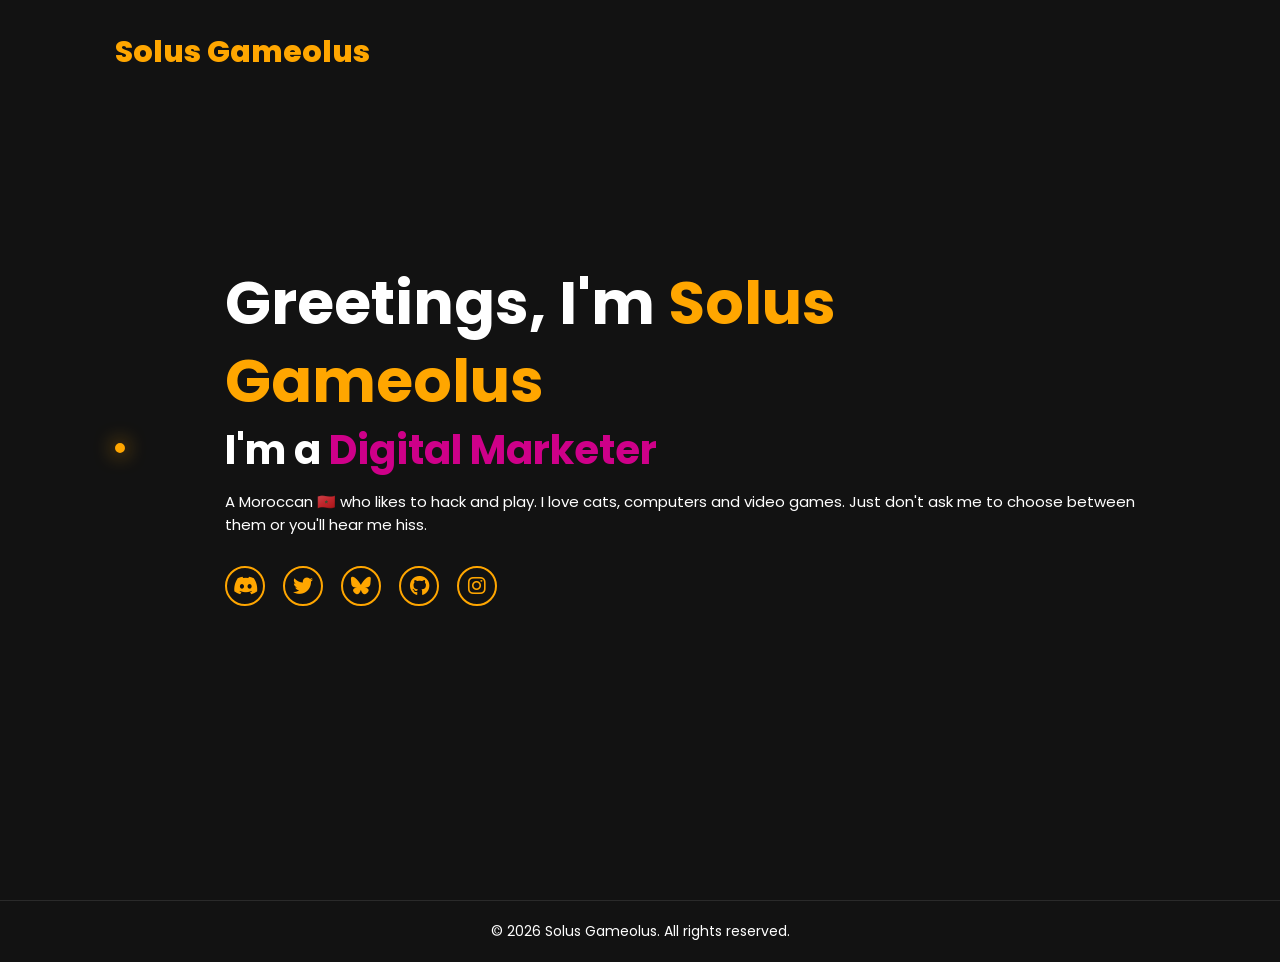
==== src/index.html @ dada94d6 "Enhance website styling and layout for improved aesthetics and readability" ====
<!DOCTYPE html>
<html lang="en">
  <head>
    <meta charset="UTF-8" />
    <title>Solus Gameolus</title>
    <meta name="viewport" content="width=device-width, initial-scale=1.0" />
    <link rel="stylesheet" href="styles.css" />
    <link
      rel="stylesheet"
      href="https://cdnjs.cloudflare.com/ajax/libs/font-awesome/6.5.2/css/all.min.css"
    />
  </head>

  <body>
    <header>
      <a href="#" class="logo">Solus Gameolus</a>
      <!-- <nav>
        <a href="#" class="active"> Home</a>
        <a href="#">Skills</a>
        <a href="#">Education</a>
      </nav> -->
    </header>
    <section class="home">
      <div class="hero-image">
        <img src="00000-1014563516.png" alt="" />
      </div>
      <div class="home-content">
        <h1>Greetings, I'm <span>Solus Gameolus</span></h1>
        <h3 class="typing-text">I'm a <span></span></h3>
        <p>
          A Moroccan 🇲🇦 who likes to hack and play. I love cats, computers and video games. Just don't ask me to choose between them or you'll hear me hiss.
        </p>
        <div class="social-icons">
          <a href="#"><i class="fab fa-discord" title="Discord"></i></a>
          <a href="#"><i class="fab fa-twitter" title="Twitter"></i></a>
          <a
            href="https://bsky.app/profile/avogatoailurophile.bsky.social"
            target="_blank" title="BlueSky"
            ><i class="fab fa-bluesky"></i
          ></a>
          <a href="https://github.com/AvogatoWizardWhisker" target="_blank" title="GitHub Page"
            ><i class="fab fa-github"></i
          ></a>
          <a href="https://www.instagram.com/solus.gameolus/" target="_blank" title="Instagram"
            ><i class="fab fa-instagram"></i
          ></a>
        </div>
        <!-- <a href="#" class="btn">Let's keep in touch</a> -->
      </div>
    </section>
    <footer>
      <p>&copy; 2026 Solus Gameolus. All rights reserved.</p>
    </footer>
  </body>
</html>
---- src/styles.css ----
@import url('https://fonts.googleapis.com/css2?family=Poppins:wght@100;200;300;400;500;600&display=swap');

* {
    margin: 0;
    padding: 0;
    box-sizing: border-box;
    font-family: 'Poppins', sans-serif;
    border: none;
    outline: none;
    text-decoration: none;
}

html{
    font-size: 62.5%;
    background-color: transparent;
}

body{
    width: 100%;
    height: 100vh;
    overflow-x: hidden;
    background: #121212;
    color: #fff;
}

header{
    margin-top: 20px;
    position: fixed;
    top: 0;
    left: 0;
    width: 100%;
    padding: 1rem 9%;
    background-color: transparent;
    filter: drop-shadow(10px);
    display: flex;
    justify-content: space-between;
    align-items: center;
    z-index: 100;
}

.logo{
    font-size: 3rem;
    font-weight: 800;
    color: #ffa600;
    cursor: pointer;
    transition: 0.3s ease;
}

.logo:hover{
    color: #ce0089;
    transform: scale(1.1);
}

nav a {
    font-size: 1.8rem;
    color: #fff;
    margin-left: 4rem;
    transition: 0.3s ease;
    font-weight: 500;
    border-bottom: 3px solid transparent;
}

nav a:hover,
nav a.active{
    color: #ce0089;
    border-bottom: 3px solid #ce0089;
}

@media(max-width: 990px){
    nav{
        position: absolute;
        top: 0;
        right: 0;
        width: 40%;
        display: none;
        border-left: 3px solid #ffa600;
        border-bottom: 3px solid #ffa600;
        border-bottom-left-radius: 2rem;
        padding: 1rem solid;
        background: #121212;
        border-top:  0.1rem solid rgba(0, 0, 0, 0.1);
    }

    nav .active{
        display: block;
    }
    nav a {
        display: block;
        font-size: 2rem;
        margin: 3rem 0;
    }

    nav a:hover,
    nav a.active{
        padding: 1rem;
        border-bottom: 0.5rem solid #ce0089;
        border-radius: 0.5rem;
    }
}

section{
    min-height: 100vh;
    padding: 5rem 9% 5rem;
}

section .home{
    font-size: 4rem;
    font-weight: 700;
    text-align: center;
    margin-bottom: 5rem;
}

.home{
    display: flex;
    justify-content: center;
    align-items: center;
    gap: 10rem;
    background-color: transparent;
}

.home .home-content h1{
    font-weight: 700;
    font-size: 6rem;
    line-height: 1.3;
}

span{
    color: #ffa600;
}

.home-content h3{
    font-size: 4rem;
    margin-bottom: 1rem;
    font-weight: 700;
}

.home-content p{
    font-size: 1.5rem;
}

.hero-image{
    border-radius: 70%;
}

.hero-image img{
    width: 30rem;
    object-fit: cover;
    border-radius: 50%;
    border: 0.5rem solid #ffa600;
    box-shadow: 0 0 2rem #ffa600;
    position: relative;
    transition: 0.2s linear;
    cursor: pointer;
}   

.hero-image img:hover{
    box-shadow: 0 0 3rem #ce0089;
    border: 0.5rem solid #ce0089;
    font-size: 1.8rem;
    font-weight: 500;
}

.social-icons a{
    display: inline-flex;
    justify-content: center;
    align-items: center;
    width: 4rem;
    height: 4rem;
    background-color: transparent;
    border: 0.2rem solid #ffa600;
    color: #ffa600;
    font-size: 2rem;
    border-radius: 50%;
    margin:3rem 1.5rem 3rem 0;
    transition: 0.3s ease;
}

.social-icons a:hover{
    background-color: #ce0089;
    border: 0.2rem solid #ce0089;
    color: #fff;
    transform: scale(1.3) translateY(-5px);
    box-shadow: 0 0 25px #ce0089;
}

.btn{
    display: inline-block;
    padding: 1rem 3rem;
    background-color: #ffa600;
    font-size: 2rem;
    font-weight: 600;
    border-radius: 4rem;
    cursor: pointer;
    transition: 0.3s ease;
    letter-spacing: 1px;
    border: 2px solid #ce0089;
    transition: 0.3s ease;
    margin-bottom: 5rem;
}

.btn:hover{
    transform: scale3d(1.1);
    box-shadow: 0 0 25px #ce0089;
}

.typing-text{
    font-size: 34px;
    font-weight: 600;
    min-width: 280px;
}

.typing-text span{
    position: relative;
}

.typing-text span::before{
    content: "Digital Marketer";
    color: #ce0089;
    animation: words 20s infinite;
}

.typing-text span::after{
    content: "";
    background-color: transparent;
    position: absolute;
    width: calc(100% + 8px);
    height: 100%;
    right: -8;
    animation: cursor 0.6s infinite;
}

@keyframes cursor {
    to{
        border-left-color: 3px solid #ffa600;
    }
}

@keyframes words {
    0%, 5%{
        content: "Curious Learner";
    }
    20%, 25%{
        content: "Web Developer";
    }
    40%, 45%{
        content: "Digital Marketer";
    }
    60%, 65%{
        content: "Content Creator";
    }
    80%, 85%{
        content: "Tech Enthusiast";
    }
}

@media (max-width: 1000px){
    .home{
        gap: 4rem;
    }
}

@media(max-width:995px){
    .home{
        flex-direction: column;
        margin: 5rem 4rem;
    }

    .home .home-content h3{
        font-size: 2.5rem;
    }

    .home-content h1{
        font-size: 5rem;
    }

    .home-img img{
        width: 70vw;
        margin-top: 4rem;
    }
}

footer{
    justify-content: center;
    text-align: center;
    padding: 2rem;
    height: auto;
    width: 100%;
    font-size: 1.4rem;
    color: #fff;
    border-top: 0.1rem solid rgba(255, 255, 255, 0.1);
    z-index: 100;
}
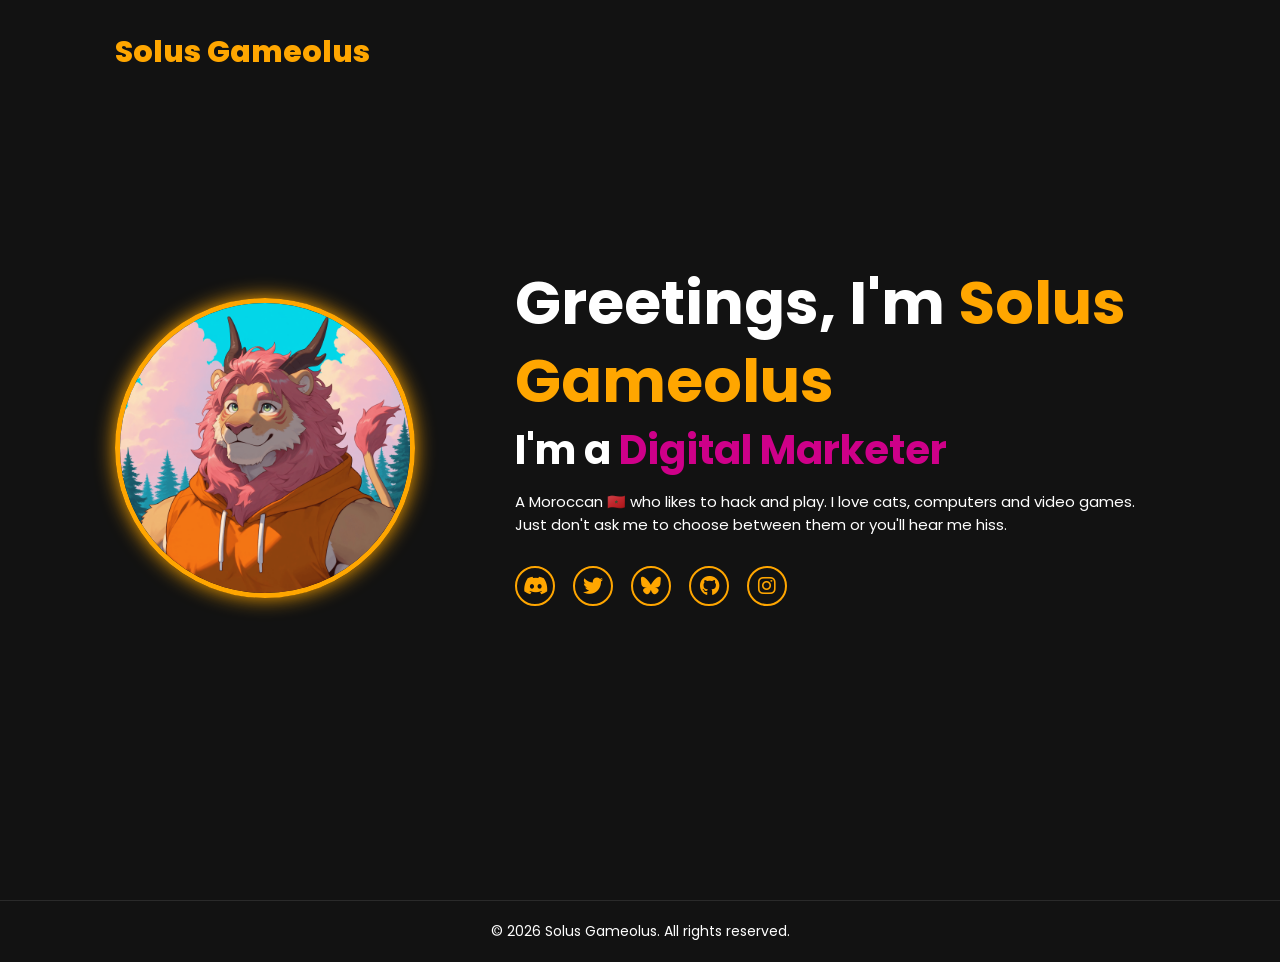
==== commit 536b7974: "Add Open Graph meta tags and improve social media links" ====
--- a/src/index.html
+++ b/src/index.html
@@ -4,6 +4,16 @@
     <meta charset="UTF-8" />
     <title>Solus Gameolus</title>
     <meta name="viewport" content="width=device-width, initial-scale=1.0" />
+    <meta content="Solus Gameolus" property="og:title" />
+    <meta
+      content="Greetings! And welcome to my personal website."
+      property="og:description"
+    />
+    <meta content="https://solus-web.pages.dev/" property="og:url" />
+    <meta content="#ffa600" data-react-helmet="true" name="theme-color" />
+    <meta name="twitter:card" content="summary" />
+    <meta property="og:type" content="website" />
+    <meta name="format-detection" content="telephone=no" />
     <link rel="stylesheet" href="styles.css" />
     <link
       rel="stylesheet"
@@ -28,20 +38,29 @@
         <h1>Greetings, I'm <span>Solus Gameolus</span></h1>
         <h3 class="typing-text">I'm a <span></span></h3>
         <p>
-          A Moroccan 🇲🇦 who likes to hack and play. I love cats, computers and video games. Just don't ask me to choose between them or you'll hear me hiss.
+          A Moroccan 🇲🇦 who likes to hack and play. I love cats, computers and
+          video games. Just don't ask me to choose between them or you'll hear
+          me hiss.
         </p>
         <div class="social-icons">
-          <a href="#"><i class="fab fa-discord" title="Discord"></i></a>
+          <a href="#"><i class="fab fa-discord" title="Username: solusgameolus"></i></a>
           <a href="#"><i class="fab fa-twitter" title="Twitter"></i></a>
           <a
             href="https://bsky.app/profile/avogatoailurophile.bsky.social"
-            target="_blank" title="BlueSky"
+            target="_blank"
+            title="BlueSky"
             ><i class="fab fa-bluesky"></i
           ></a>
-          <a href="https://github.com/AvogatoWizardWhisker" target="_blank" title="GitHub Page"
+          <a
+            href="https://github.com/AvogatoWizardWhisker"
+            target="_blank"
+            title="GitHub Page"
             ><i class="fab fa-github"></i
           ></a>
-          <a href="https://www.instagram.com/solus.gameolus/" target="_blank" title="Instagram"
+          <a
+            href="https://www.instagram.com/solus.gameolus/"
+            target="_blank"
+            title="Instagram"
             ><i class="fab fa-instagram"></i
           ></a>
         </div>
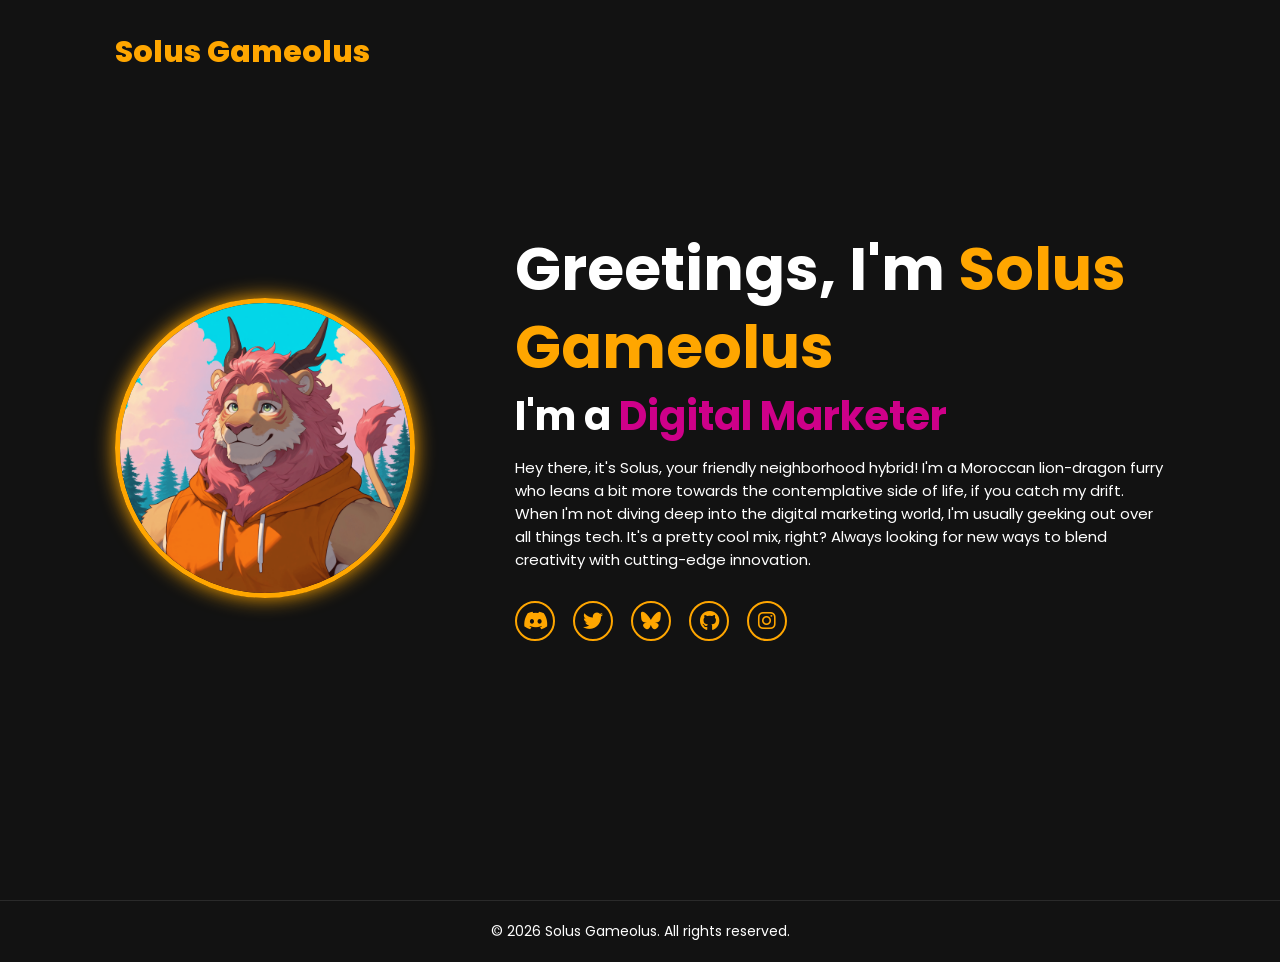
==== commit 34f37c52: "Update profile image and enhance personal description on homepage" ====
--- a/src/index.html
+++ b/src/index.html
@@ -32,18 +32,23 @@
     </header>
     <section class="home">
       <div class="hero-image">
-        <img src="00000-1014563516.png" alt="" />
+        <img src="profile.png" alt="profile picture of Solus Gameolus" />
       </div>
       <div class="home-content">
         <h1>Greetings, I'm <span>Solus Gameolus</span></h1>
         <h3 class="typing-text">I'm a <span></span></h3>
         <p>
-          A Moroccan 🇲🇦 who likes to hack and play. I love cats, computers and
-          video games. Just don't ask me to choose between them or you'll hear
-          me hiss.
+          Hey there, it's Solus, your friendly neighborhood hybrid! I'm a
+          Moroccan lion-dragon furry who leans a bit more towards the
+          contemplative side of life, if you catch my drift. When I'm not diving
+          deep into the digital marketing world, I'm usually geeking out over
+          all things tech. It's a pretty cool mix, right? Always looking for new
+          ways to blend creativity with cutting-edge innovation.
         </p>
         <div class="social-icons">
-          <a href="#"><i class="fab fa-discord" title="Username: solusgameolus"></i></a>
+          <a href="#"
+            ><i class="fab fa-discord" title="Username: solusgameolus"></i
+          ></a>
           <a href="#"><i class="fab fa-twitter" title="Twitter"></i></a>
           <a
             href="https://bsky.app/profile/avogatoailurophile.bsky.social"
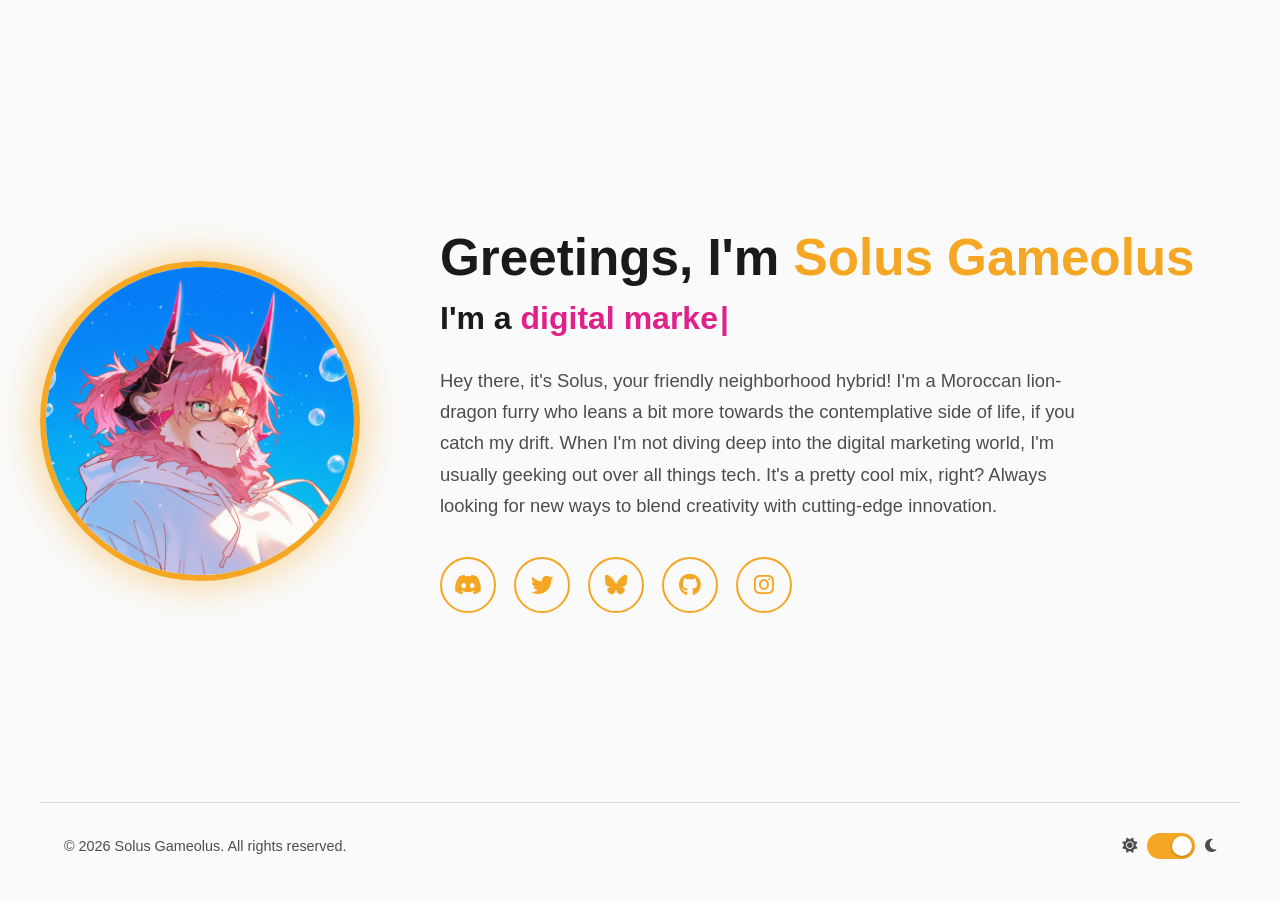
==== commit ad25b708: "Enhance homepage layout and styling; add theme toggle functionality" ====
--- a/src/index.html
+++ b/src/index.html
@@ -1,4 +1,4 @@
-<!DOCTYPE html>
+<!doctype html>
 <html lang="en">
   <head>
     <meta charset="UTF-8" />
@@ -19,61 +19,177 @@
       rel="stylesheet"
       href="https://cdnjs.cloudflare.com/ajax/libs/font-awesome/6.5.2/css/all.min.css"
     />
+    <link rel="icon" href="src/pets.png" type="image/x-icon" />
   </head>
 
   <body>
-    <header>
-      <a href="#" class="logo">Solus Gameolus</a>
-      <!-- <nav>
-        <a href="#" class="active"> Home</a>
-        <a href="#">Skills</a>
-        <a href="#">Education</a>
-      </nav> -->
-    </header>
-    <section class="home">
-      <div class="hero-image">
-        <img src="profile.png" alt="profile picture of Solus Gameolus" />
-      </div>
-      <div class="home-content">
-        <h1>Greetings, I'm <span>Solus Gameolus</span></h1>
-        <h3 class="typing-text">I'm a <span></span></h3>
-        <p>
-          Hey there, it's Solus, your friendly neighborhood hybrid! I'm a
+    <main>
+      <div class="card">
+        <div class="profile-pic-wrap">
+          <img class="profile-pic" src="/src/profile.png" alt="Profile picture of Solus Gameolus" />
+        </div>
+
+        <div class="info">
+          <h1>Greetings, I'm <span class="accent">Solus Gameolus</span></h1>
+          <h2>
+            I'm a <span class="accent" id="typing-role"></span
+            ><span class="cursor">|</span>
+          </h2>
+          <p>
+            Hey there, it's Solus, your friendly neighborhood hybrid! I'm a
           Moroccan lion-dragon furry who leans a bit more towards the
           contemplative side of life, if you catch my drift. When I'm not diving
           deep into the digital marketing world, I'm usually geeking out over
           all things tech. It's a pretty cool mix, right? Always looking for new
           ways to blend creativity with cutting-edge innovation.
-        </p>
-        <div class="social-icons">
-          <a href="#"
-            ><i class="fab fa-discord" title="Username: solusgameolus"></i
-          ></a>
-          <a href="#"><i class="fab fa-twitter" title="Twitter"></i></a>
-          <a
-            href="https://bsky.app/profile/avogatoailurophile.bsky.social"
-            target="_blank"
-            title="BlueSky"
-            ><i class="fab fa-bluesky"></i
-          ></a>
-          <a
-            href="https://github.com/AvogatoWizardWhisker"
-            target="_blank"
-            title="GitHub Page"
-            ><i class="fab fa-github"></i
-          ></a>
-          <a
-            href="https://www.instagram.com/solus.gameolus/"
-            target="_blank"
-            title="Instagram"
-            ><i class="fab fa-instagram"></i
-          ></a>
+          </p>
+
+          <div class="socials">
+            <a
+              href="#"
+              target="_blank"
+              rel="noopener noreferrer"
+              aria-label="Discord"
+            >
+              <i class="fa-brands fa-discord" title="Username: solusgameolus"></i>
+            </a>
+            <a
+              href="https://twitter.com/ForwardEffec9"
+              target="_blank"
+              rel="noopener noreferrer"
+              aria-label="Twitter"
+            >
+              <i class="fa-brands fa-twitter" title="Username: ForwardEffec9"></i>
+            </a>
+            <a
+              href="https://bsky.app/profile/avogatoailurophile.bsky.social"
+              target="_blank"
+              rel="noopener noreferrer"
+              aria-label="BlueSky"
+            >
+              <i class="fa-brands fa-bluesky" title="Username: avogatoailurophile"></i>
+            </a>
+            <a
+              href="https://github.com/AvogatoWizardWhisker"
+              target="_blank"
+              rel="noopener noreferrer"
+              aria-label="GitHub"
+            >
+              <i class="fa-brands fa-github" title="Username: AvogatoWizardWhisker"></i>
+            </a>
+            <a
+              href="https://instagram.com/solus.gameolus"
+              target="_blank"
+              rel="noopener noreferrer"
+              aria-label="Instagram"
+            >
+              <i class="fa-brands fa-instagram" title="Username: solus.gameolus"></i>
+            </a>
+          </div>
         </div>
-        <!-- <a href="#" class="btn">Let's keep in touch</a> -->
       </div>
-    </section>
+    </main>
+
     <footer>
-      <p>&copy; 2026 Solus Gameolus. All rights reserved.</p>
+      <p class="copyright">
+        &copy; <span id="copyright-year"></span> Solus Gameolus. All rights reserved.
+      </p>
+
+      <label class="theme-switch">
+        <i class="fa-solid fa-sun"></i>
+        <span class="switch">
+          <input
+            type="checkbox"
+            id="theme-toggle"
+            aria-label="Toggle light and dark mode"
+          />
+          <span class="slider"></span>
+        </span>
+        <i class="fa-solid fa-moon"></i>
+      </label>
     </footer>
+
+    <script>
+      const roles = [
+        "digital marketer",
+        "photographer",
+        "web developer",
+        "gamer",
+        "curious feline",
+        "cat lover",
+        "tech enthusiast",
+        "problem solver",
+        "dreamer",
+      ];
+
+      const target = document.getElementById("typing-role");
+
+      const TYPE_SPEED = 90; // ms per character while typing
+      const DELETE_SPEED = 45; // ms per character while deleting
+      const HOLD_TIME = 1400; // pause when a word is fully typed
+      const GAP_TIME = 400; // pause when the field is empty
+
+      let roleIndex = 0;
+      let charIndex = 0;
+      let deleting = false;
+
+      function tick() {
+        const currentWord = roles[roleIndex];
+
+        if (!deleting) {
+          charIndex++;
+          target.textContent = currentWord.slice(0, charIndex);
+
+          if (charIndex === currentWord.length) {
+            deleting = true;
+            setTimeout(tick, HOLD_TIME);
+            return;
+          }
+          setTimeout(tick, TYPE_SPEED);
+        } else {
+          charIndex--;
+          target.textContent = currentWord.slice(0, charIndex);
+
+          if (charIndex === 0) {
+            deleting = false;
+            roleIndex = (roleIndex + 1) % roles.length;
+            setTimeout(tick, GAP_TIME);
+            return;
+          }
+          setTimeout(tick, DELETE_SPEED);
+        }
+      }
+
+      tick();
+
+      // Copyright year
+      document.getElementById("copyright-year").textContent =
+        new Date().getFullYear();
+
+      // Light / dark mode toggle
+      const root = document.documentElement;
+      const themeToggle = document.getElementById("theme-toggle");
+      const savedTheme = localStorage.getItem("theme");
+      const prefersLight = window.matchMedia(
+        "(prefers-color-scheme: light)",
+      ).matches;
+
+      function applyTheme(theme) {
+        if (theme === "light") {
+          root.setAttribute("data-theme", "light");
+          themeToggle.checked = true;
+        } else {
+          root.removeAttribute("data-theme");
+          themeToggle.checked = false;
+        }
+      }
+      applyTheme(savedTheme || (prefersLight ? "light" : "dark"));
+
+      themeToggle.addEventListener("change", () => {
+        const theme = themeToggle.checked ? "light" : "dark";
+        applyTheme(theme);
+        localStorage.setItem("theme", theme);
+      });
+    </script>
   </body>
 </html>
--- a/src/styles.css
+++ b/src/styles.css
@@ -1,292 +1,293 @@
-@import url('https://fonts.googleapis.com/css2?family=Poppins:wght@100;200;300;400;500;600&display=swap');
+:root {
+  --bg: #111111;
+  --orange: #f5a623;
+  --pink: #e0218a;
+  --text: #f4f4f4;
+  --text-dim: #cfcfcf;
+  --border: #333333;
+  --switch-track: #333333;
+  --switch-knob: #f4f4f4;
+}
+
+html[data-theme="light"] {
+  --bg: #fafafa;
+  --text: #1a1a1a;
+  --text-dim: #4d4d4d;
+  --border: #dddddd;
+  --switch-track: #dddddd;
+  --switch-knob: #ffffff;
+}
 
 * {
-    margin: 0;
-    padding: 0;
-    box-sizing: border-box;
-    font-family: 'Poppins', sans-serif;
-    border: none;
-    outline: none;
-    text-decoration: none;
-}
-
-html{
-    font-size: 62.5%;
-    background-color: transparent;
-}
-
-body{
-    width: 100%;
-    height: 100vh;
-    overflow-x: hidden;
-    background: #121212;
-    color: #fff;
-}
-
-header{
-    margin-top: 20px;
-    position: fixed;
-    top: 0;
-    left: 0;
-    width: 100%;
-    padding: 1rem 9%;
-    background-color: transparent;
-    filter: drop-shadow(10px);
-    display: flex;
-    justify-content: space-between;
-    align-items: center;
-    z-index: 100;
-}
-
-.logo{
-    font-size: 3rem;
-    font-weight: 800;
-    color: #ffa600;
-    cursor: pointer;
-    transition: 0.3s ease;
-}
-
-.logo:hover{
-    color: #ce0089;
-    transform: scale(1.1);
-}
-
-nav a {
-    font-size: 1.8rem;
-    color: #fff;
-    margin-left: 4rem;
-    transition: 0.3s ease;
-    font-weight: 500;
-    border-bottom: 3px solid transparent;
-}
-
-nav a:hover,
-nav a.active{
-    color: #ce0089;
-    border-bottom: 3px solid #ce0089;
-}
-
-@media(max-width: 990px){
-    nav{
-        position: absolute;
-        top: 0;
-        right: 0;
-        width: 40%;
-        display: none;
-        border-left: 3px solid #ffa600;
-        border-bottom: 3px solid #ffa600;
-        border-bottom-left-radius: 2rem;
-        padding: 1rem solid;
-        background: #121212;
-        border-top:  0.1rem solid rgba(0, 0, 0, 0.1);
-    }
-
-    nav .active{
-        display: block;
-    }
-    nav a {
-        display: block;
-        font-size: 2rem;
-        margin: 3rem 0;
-    }
-
-    nav a:hover,
-    nav a.active{
-        padding: 1rem;
-        border-bottom: 0.5rem solid #ce0089;
-        border-radius: 0.5rem;
-    }
-}
-
-section{
-    min-height: 100vh;
-    padding: 5rem 9% 5rem;
-}
-
-section .home{
-    font-size: 4rem;
-    font-weight: 700;
+  box-sizing: border-box;
+}
+
+html,
+body {
+  height: 100%;
+}
+
+body {
+  margin: 0;
+  min-height: 100vh;
+  display: flex;
+  flex-direction: column;
+  background: var(--bg);
+  font-family: "Segoe UI", Arial, sans-serif;
+  color: var(--text);
+  transition:
+    background 0.25s ease,
+    color 0.25s ease;
+}
+
+main {
+  flex: 1;
+  display: flex;
+  align-items: center;
+  justify-content: center;
+  padding: 60px 24px 20px;
+}
+
+.card {
+  display: flex;
+  align-items: center;
+  gap: 80px;
+  max-width: 1200px;
+  width: 100%;
+}
+
+.profile-pic-wrap {
+  flex-shrink: 0;
+}
+
+.profile-pic {
+  width: 320px;
+  height: 320px;
+  border-radius: 50%;
+  object-fit: cover;
+  border: 6px solid var(--orange);
+  box-shadow: 0 0 40px rgba(245, 166, 35, 0.55);
+  display: block;
+}
+
+.info h1 {
+  margin: 0 0 12px;
+  font-size: 3.2rem;
+  font-weight: 800;
+  line-height: 1.15;
+}
+
+.info h1 .accent {
+  color: var(--orange);
+}
+
+.info h2 {
+  margin: 0 0 28px;
+  font-size: 2rem;
+  font-weight: 700;
+}
+
+.info h2 .accent {
+  color: var(--pink);
+}
+
+.info h2 .cursor {
+  display: inline-block;
+  margin-left: 2px;
+  color: var(--pink);
+  animation: blink 0.9s step-end infinite;
+}
+
+@keyframes blink {
+  0%,
+  100% {
+    opacity: 1;
+  }
+  50% {
+    opacity: 0;
+  }
+}
+
+.info p {
+  margin: 0 0 36px;
+  line-height: 1.7;
+  color: var(--text-dim);
+  font-size: 1.15rem;
+  max-width: 640px;
+}
+
+.socials {
+  display: flex;
+  flex-wrap: wrap;
+  gap: 18px;
+}
+
+.socials a {
+  display: inline-flex;
+  align-items: center;
+  justify-content: center;
+  width: 56px;
+  height: 56px;
+  border-radius: 50%;
+  border: 2px solid var(--orange);
+  color: var(--orange);
+  text-decoration: none;
+  font-size: 1.4rem;
+  background: transparent;
+  transition:
+    background 0.2s ease,
+    color 0.2s ease,
+    transform 0.2s ease;
+}
+
+.socials a:hover {
+  background: var(--orange);
+  color: #111;
+  transform: translateY(-3px);
+}
+
+/* Tablet */
+@media (max-width: 900px) {
+  .card {
+    gap: 48px;
+  }
+  .profile-pic {
+    width: 260px;
+    height: 260px;
+  }
+  .info h1 {
+    font-size: 2.5rem;
+  }
+  .info h2 {
+    font-size: 1.6rem;
+  }
+}
+
+/* Mobile: stack vertically */
+@media (max-width: 640px) {
+  body {
+    padding: 48px 20px;
+  }
+  .card {
+    flex-direction: column;
     text-align: center;
-    margin-bottom: 5rem;
-}
-
-.home{
-    display: flex;
+    gap: 32px;
+  }
+  .profile-pic {
+    width: 220px;
+    height: 220px;
+  }
+  .info h1 {
+    font-size: 2.1rem;
+  }
+  .info h2 {
+    font-size: 1.4rem;
+  }
+  .info p {
+    font-size: 1rem;
+    margin-left: auto;
+    margin-right: auto;
+  }
+  .socials {
     justify-content: center;
-    align-items: center;
-    gap: 10rem;
-    background-color: transparent;
-}
-
-.home .home-content h1{
-    font-weight: 700;
-    font-size: 6rem;
-    line-height: 1.3;
-}
-
-span{
-    color: #ffa600;
-}
-
-.home-content h3{
-    font-size: 4rem;
-    margin-bottom: 1rem;
-    font-weight: 700;
-}
-
-.home-content p{
-    font-size: 1.5rem;
-}
-
-.hero-image{
-    border-radius: 70%;
-}
-
-.hero-image img{
-    width: 30rem;
-    object-fit: cover;
-    border-radius: 50%;
-    border: 0.5rem solid #ffa600;
-    box-shadow: 0 0 2rem #ffa600;
-    position: relative;
-    transition: 0.2s linear;
-    cursor: pointer;
-}   
-
-.hero-image img:hover{
-    box-shadow: 0 0 3rem #ce0089;
-    border: 0.5rem solid #ce0089;
-    font-size: 1.8rem;
-    font-weight: 500;
-}
-
-.social-icons a{
-    display: inline-flex;
-    justify-content: center;
-    align-items: center;
-    width: 4rem;
-    height: 4rem;
-    background-color: transparent;
-    border: 0.2rem solid #ffa600;
-    color: #ffa600;
-    font-size: 2rem;
-    border-radius: 50%;
-    margin:3rem 1.5rem 3rem 0;
-    transition: 0.3s ease;
-}
-
-.social-icons a:hover{
-    background-color: #ce0089;
-    border: 0.2rem solid #ce0089;
-    color: #fff;
-    transform: scale(1.3) translateY(-5px);
-    box-shadow: 0 0 25px #ce0089;
-}
-
-.btn{
-    display: inline-block;
-    padding: 1rem 3rem;
-    background-color: #ffa600;
-    font-size: 2rem;
-    font-weight: 600;
-    border-radius: 4rem;
-    cursor: pointer;
-    transition: 0.3s ease;
-    letter-spacing: 1px;
-    border: 2px solid #ce0089;
-    transition: 0.3s ease;
-    margin-bottom: 5rem;
-}
-
-.btn:hover{
-    transform: scale3d(1.1);
-    box-shadow: 0 0 25px #ce0089;
-}
-
-.typing-text{
-    font-size: 34px;
-    font-weight: 600;
-    min-width: 280px;
-}
-
-.typing-text span{
-    position: relative;
-}
-
-.typing-text span::before{
-    content: "Digital Marketer";
-    color: #ce0089;
-    animation: words 20s infinite;
-}
-
-.typing-text span::after{
-    content: "";
-    background-color: transparent;
-    position: absolute;
-    width: calc(100% + 8px);
-    height: 100%;
-    right: -8;
-    animation: cursor 0.6s infinite;
-}
-
-@keyframes cursor {
-    to{
-        border-left-color: 3px solid #ffa600;
-    }
-}
-
-@keyframes words {
-    0%, 5%{
-        content: "Curious Learner";
-    }
-    20%, 25%{
-        content: "Web Developer";
-    }
-    40%, 45%{
-        content: "Digital Marketer";
-    }
-    60%, 65%{
-        content: "Content Creator";
-    }
-    80%, 85%{
-        content: "Tech Enthusiast";
-    }
-}
-
-@media (max-width: 1000px){
-    .home{
-        gap: 4rem;
-    }
-}
-
-@media(max-width:995px){
-    .home{
-        flex-direction: column;
-        margin: 5rem 4rem;
-    }
-
-    .home .home-content h3{
-        font-size: 2.5rem;
-    }
-
-    .home-content h1{
-        font-size: 5rem;
-    }
-
-    .home-img img{
-        width: 70vw;
-        margin-top: 4rem;
-    }
-}
-
-footer{
-    justify-content: center;
+  }
+}
+
+@media (max-width: 380px) {
+  .info h1 {
+    font-size: 1.7rem;
+  }
+  .info h2 {
+    font-size: 1.2rem;
+  }
+  .socials a {
+    width: 48px;
+    height: 48px;
+    font-size: 1.2rem;
+  }
+}
+
+/* Footer */
+footer {
+  display: flex;
+  align-items: center;
+  justify-content: space-between;
+  gap: 16px;
+  max-width: 1200px;
+  width: 100%;
+  margin: 0 auto;
+  padding: 20px 24px 32px;
+  border-top: 1px solid var(--border);
+}
+
+footer .copyright {
+  font-size: 0.9rem;
+  color: var(--text-dim);
+}
+
+/* Theme toggle switch */
+.theme-switch {
+  display: inline-flex;
+  align-items: center;
+  gap: 10px;
+}
+
+.theme-switch i {
+  font-size: 0.95rem;
+  color: var(--text-dim);
+}
+
+.switch {
+  position: relative;
+  display: inline-block;
+  width: 48px;
+  height: 26px;
+}
+
+.switch input {
+  opacity: 0;
+  width: 0;
+  height: 0;
+}
+
+.switch .slider {
+  position: absolute;
+  cursor: pointer;
+  inset: 0;
+  background: var(--switch-track);
+  border-radius: 999px;
+  transition: background 0.25s ease;
+}
+
+.switch .slider::before {
+  content: "";
+  position: absolute;
+  height: 20px;
+  width: 20px;
+  left: 3px;
+  top: 3px;
+  background: var(--switch-knob);
+  border-radius: 50%;
+  transition: transform 0.25s ease;
+  box-shadow: 0 1px 3px rgba(0, 0, 0, 0.3);
+}
+
+.switch input:checked + .slider {
+  background: var(--orange);
+}
+
+.switch input:checked + .slider::before {
+  transform: translateX(22px);
+}
+
+.switch input:focus-visible + .slider {
+  outline: 2px solid var(--orange);
+  outline-offset: 2px;
+}
+
+@media (max-width: 500px) {
+  footer {
+    flex-direction: column;
     text-align: center;
-    padding: 2rem;
-    height: auto;
-    width: 100%;
-    font-size: 1.4rem;
-    color: #fff;
-    border-top: 0.1rem solid rgba(255, 255, 255, 0.1);
-    z-index: 100;
-}+  }
+}
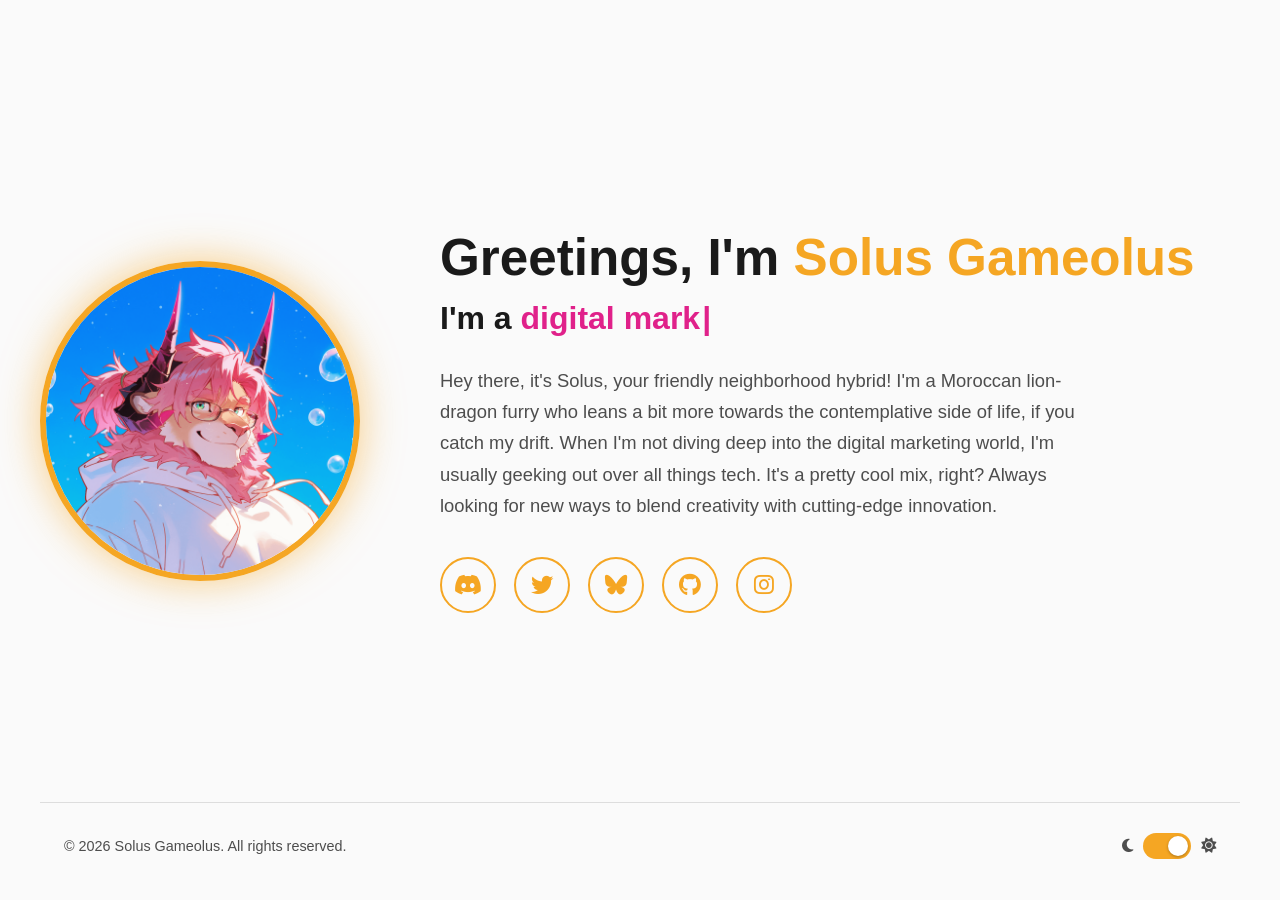
==== commit 7d068460: "Corrected the sun and moon icon ordering" ====
--- a/src/index.html
+++ b/src/index.html
@@ -96,7 +96,7 @@
       </p>
 
       <label class="theme-switch">
-        <i class="fa-solid fa-sun"></i>
+        <i class="fa-solid fa-moon"></i>
         <span class="switch">
           <input
             type="checkbox"
@@ -105,7 +105,7 @@
           />
           <span class="slider"></span>
         </span>
-        <i class="fa-solid fa-moon"></i>
+        <i class="fa-solid fa-sun"></i>
       </label>
     </footer>
 
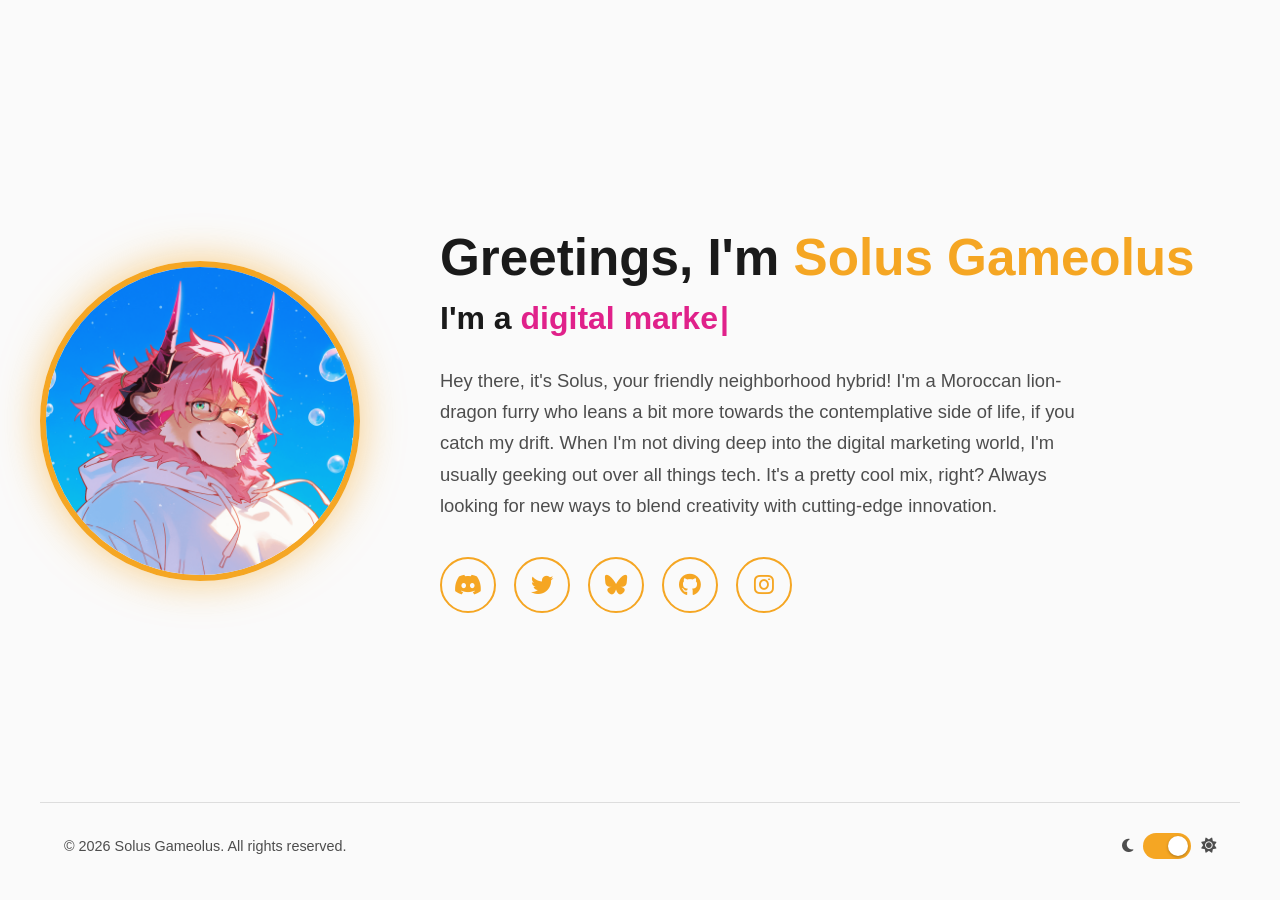
==== commit 42450cb2: "Update profile picture source path in index.html" ====
--- a/src/index.html
+++ b/src/index.html
@@ -26,7 +26,7 @@
     <main>
       <div class="card">
         <div class="profile-pic-wrap">
-          <img class="profile-pic" src="/src/profile.png" alt="Profile picture of Solus Gameolus" />
+          <img class="profile-pic" src="profile.png" alt="Profile picture of Solus Gameolus" />
         </div>
 
         <div class="info">
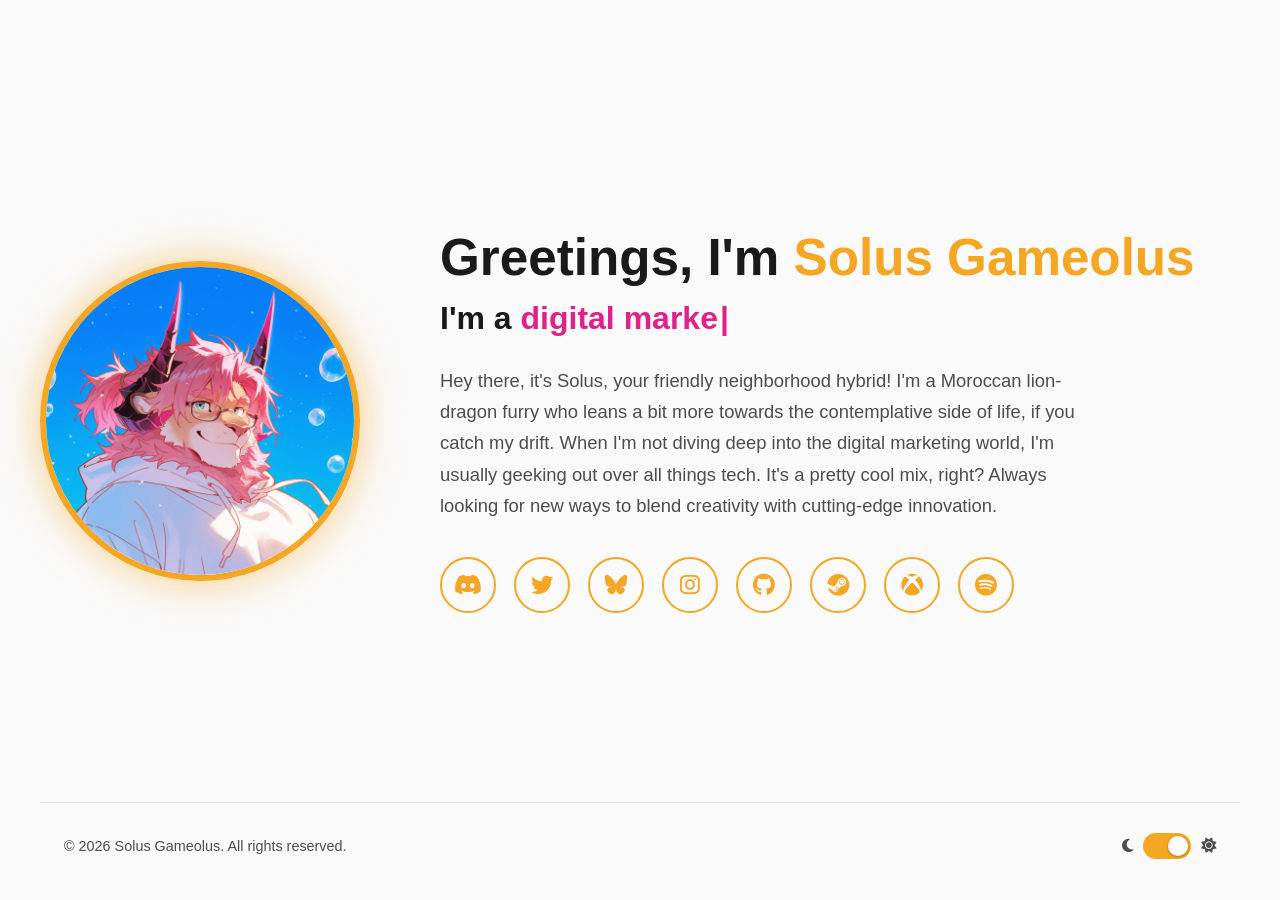
==== commit ccbe2d99: "Added more social media profiles" ====
--- a/src/index.html
+++ b/src/index.html
@@ -26,7 +26,11 @@
     <main>
       <div class="card">
         <div class="profile-pic-wrap">
-          <img class="profile-pic" src="profile.png" alt="Profile picture of Solus Gameolus" />
+          <img
+            class="profile-pic"
+            src="profile.png"
+            alt="Profile picture of Solus Gameolus"
+          />
         </div>
 
         <div class="info">
@@ -37,11 +41,12 @@
           </h2>
           <p>
             Hey there, it's Solus, your friendly neighborhood hybrid! I'm a
-          Moroccan lion-dragon furry who leans a bit more towards the
-          contemplative side of life, if you catch my drift. When I'm not diving
-          deep into the digital marketing world, I'm usually geeking out over
-          all things tech. It's a pretty cool mix, right? Always looking for new
-          ways to blend creativity with cutting-edge innovation.
+            Moroccan lion-dragon furry who leans a bit more towards the
+            contemplative side of life, if you catch my drift. When I'm not
+            diving deep into the digital marketing world, I'm usually geeking
+            out over all things tech. It's a pretty cool mix, right? Always
+            looking for new ways to blend creativity with cutting-edge
+            innovation.
           </p>
 
           <div class="socials">
@@ -51,7 +56,10 @@
               rel="noopener noreferrer"
               aria-label="Discord"
             >
-              <i class="fa-brands fa-discord" title="Username: solusgameolus"></i>
+              <i
+                class="fa-brands fa-discord"
+                title="Username: solusgameolus"
+              ></i>
             </a>
             <a
               href="https://twitter.com/ForwardEffec9"
@@ -59,7 +67,10 @@
               rel="noopener noreferrer"
               aria-label="Twitter"
             >
-              <i class="fa-brands fa-twitter" title="Username: ForwardEffec9"></i>
+              <i
+                class="fa-brands fa-twitter"
+                title="Username: ForwardEffec9"
+              ></i>
             </a>
             <a
               href="https://bsky.app/profile/avogatoailurophile.bsky.social"
@@ -67,7 +78,21 @@
               rel="noopener noreferrer"
               aria-label="BlueSky"
             >
-              <i class="fa-brands fa-bluesky" title="Username: avogatoailurophile"></i>
+              <i
+                class="fa-brands fa-bluesky"
+                title="Username: avogatoailurophile.bsky.social"
+              ></i>
+            </a>
+            <a
+              href="https://instagram.com/solus.gameolus"
+              target="_blank"
+              rel="noopener noreferrer"
+              aria-label="GitHub"
+            >
+              <i
+                class="fa-brands fa-instagram"
+                title="Username: solus.gameolus"
+              ></i>
             </a>
             <a
               href="https://github.com/AvogatoWizardWhisker"
@@ -75,15 +100,40 @@
               rel="noopener noreferrer"
               aria-label="GitHub"
             >
-              <i class="fa-brands fa-github" title="Username: AvogatoWizardWhisker"></i>
-            </a>
-            <a
-              href="https://instagram.com/solus.gameolus"
-              target="_blank"
-              rel="noopener noreferrer"
-              aria-label="Instagram"
-            >
-              <i class="fa-brands fa-instagram" title="Username: solus.gameolus"></i>
+              <i
+                class="fa-brands fa-github"
+                title="Username: AvogatoWizardWhisker"
+              ></i>
+            </a>
+            <a
+              href="https://steamcommunity.com/profiles/76561198996212658/"
+              target="_blank"
+              rel="noopener noreferrer"
+              aria-label="Steam"
+            >
+              <i
+                class="fa-brands fa-steam"
+                title="Username: Solus Gameolus"
+              ></i>
+            </a>
+            <a
+              href="#"
+              target="_blank"
+              rel="noopener noreferrer"
+              aria-label="Xbox"
+            >
+              <i class="fa-brands fa-xbox" title="Username: PucePanthere413"></i>
+            </a>
+            <a
+              href="https://open.spotify.com/user/31yvxklyxbrjuvdvte7t7bjxorju"
+              target="_blank"
+              rel="noopener noreferrer"
+              aria-label="Spotify"
+            >
+              <i
+                class="fa-brands fa-spotify"
+                title="Username: solus.gameolus"
+              ></i>
             </a>
           </div>
         </div>
@@ -92,7 +142,8 @@
 
     <footer>
       <p class="copyright">
-        &copy; <span id="copyright-year"></span> Solus Gameolus. All rights reserved.
+        &copy; <span id="copyright-year"></span> Solus Gameolus. All rights
+        reserved.
       </p>
 
       <label class="theme-switch">
